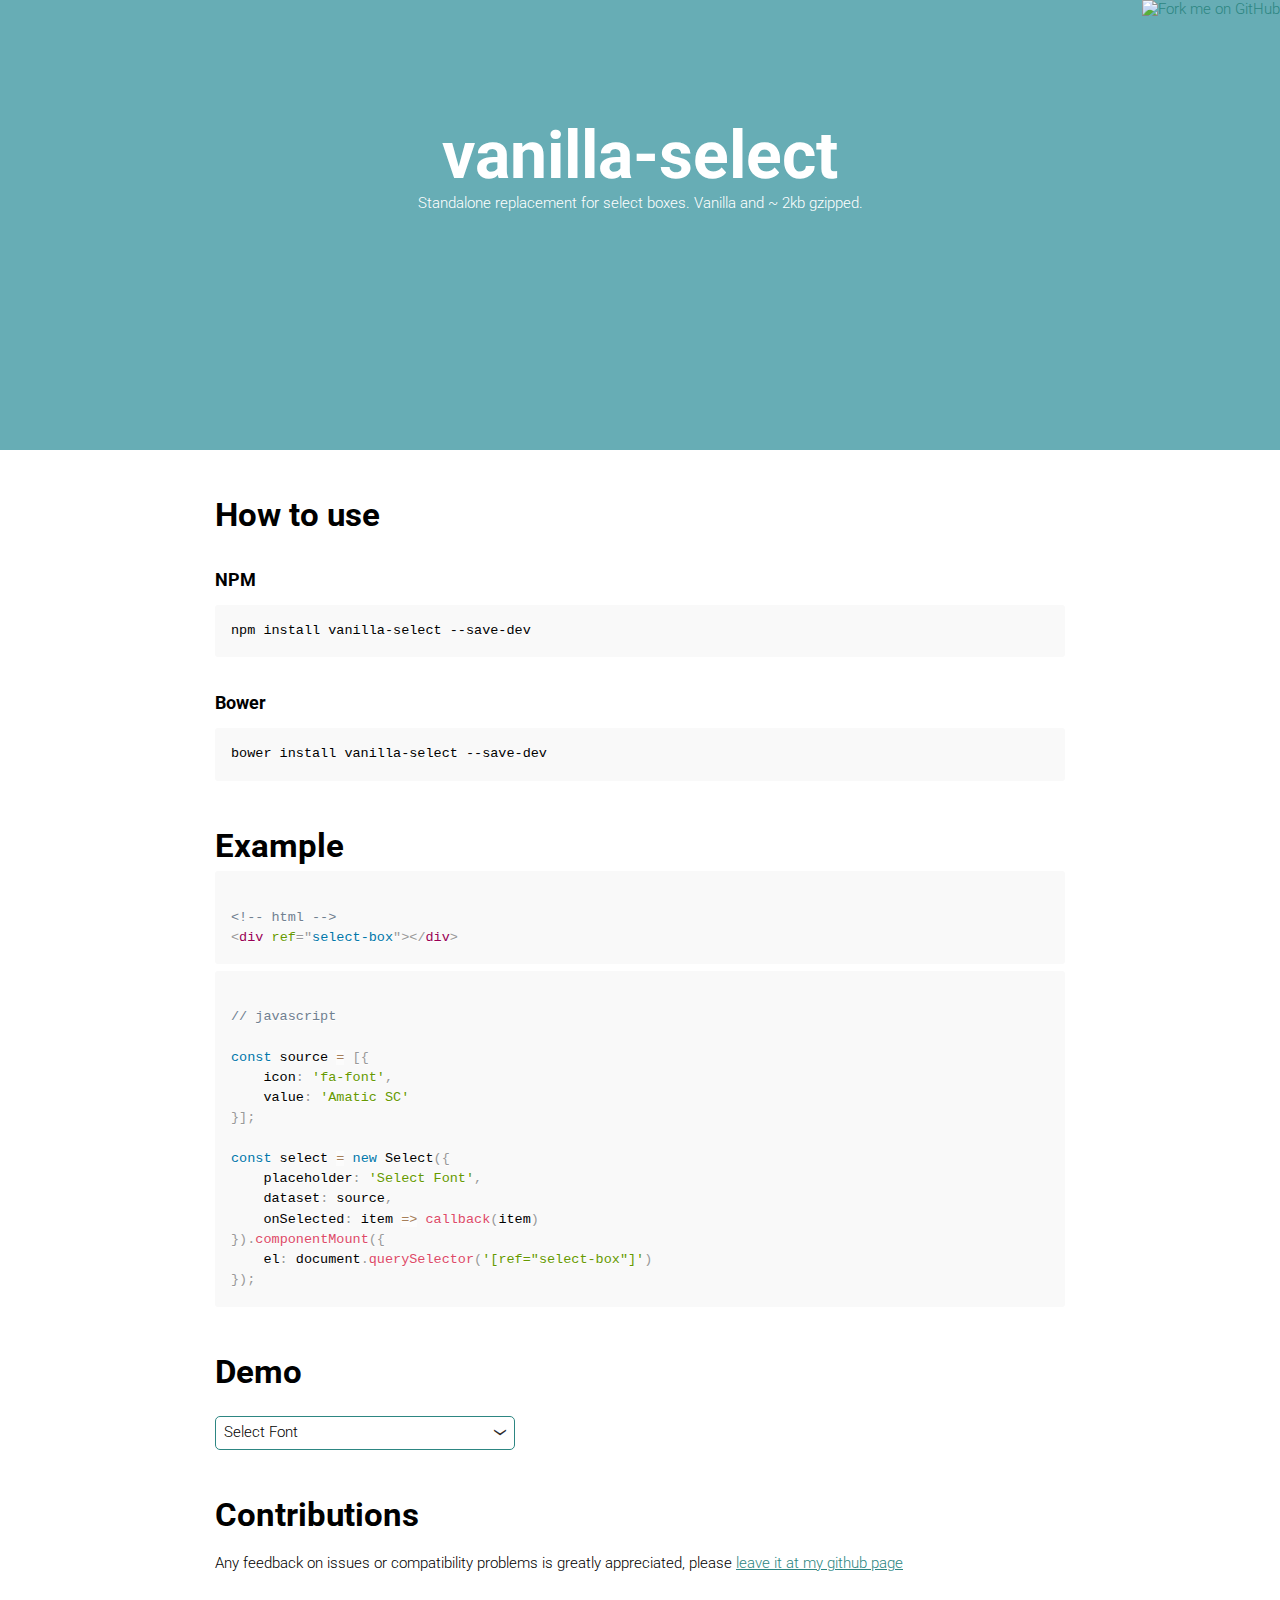
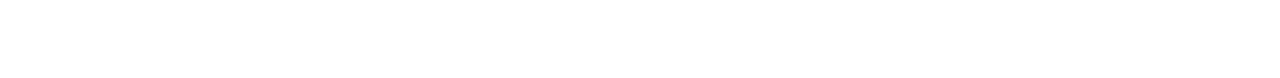
==== vanilla-select/index.html @ 0c311272 "vanilla-select added" ====
<!DOCTYPE html>

<html lang="en"><head><meta http-equiv="Content-Type" content="text/html; charset=UTF-8">

	<meta name="viewport" content="width=device-width, initial-scale=1.0, maximum-scale=1.0">
	<title>
		Vanilla-select - standalone replacement for select boxes
	</title>
	<link rel="stylesheet" type="text/css" href="https://fonts.googleapis.com/css?family=Roboto:400,300">
	<link rel="stylesheet" type="text/css" href="https://maxcdn.bootstrapcdn.com/font-awesome/4.7.0/css/font-awesome.min.css">
	<link rel="stylesheet" type="text/css" href="assets/style.css">
	<link rel="stylesheet" type="text/css" href="assets/prism.css">
	<link rel="stylesheet" type="text/css" href="assets/vanilla-select.min.css">

</head>
<body>

	<header class="header">
		<a href="https://github.com/vorotina/vanilla-select">
			<img style="position: absolute; top: 0; right: 0; border: 0;" src="https://camo.githubusercontent.com/38ef81f8aca64bb9a64448d0d70f1308ef5341ab/68747470733a2f2f73332e616d617a6f6e6177732e636f6d2f6769746875622f726962626f6e732f666f726b6d655f72696768745f6461726b626c75655f3132313632312e706e67" alt="Fork me on GitHub" data-canonical-src="https://s3.amazonaws.com/github/ribbons/forkme_right_darkblue_121621.png">
		</a>

		<div class="box-top">
			<h1 class="title">vanilla-select</h1>
			<div class="subtitle">
				Standalone replacement for select boxes. Vanilla and ~ 2kb gzipped.
			</div>
		</div>

	</header>

	<main class="content">

		<section>

			<header>
				<h2>How to use</h2>
			</header>

			<div class="block">
				<h3>NPM</h3>
				<pre><code class=" language-bash">npm install vanilla-select --save-dev</code></pre>
			</div>

			<div class="block">
				<h3>Bower</h3>
				<pre><code class="  language-bash">bower install vanilla-select --save-dev</code></pre>
			</div>

		</section>

		<section>

			<header>
				<h2>Example</h2>
			</header>

			<div class="block">
<pre><code class=" language-html">
&lt;!-- html --&gt
&lt;div ref="select-box"&gt;&lt;/div&gt;
</code></pre>

<pre><code class="  language-javascript">
// javascript

const source = [{
	icon: 'fa-font',
	value: 'Amatic SC'
}];

const select = new Select({
	placeholder: 'Select Font',
	dataset: source,
	onSelected: item => callback(item)
}).componentMount({
	el: document.querySelector('[ref="select-box"]')
});
</code></pre>
			</div>

		</section>

		<section role="demo">

			<header>
				<h2>Demo</h2>
			</header>

			<div class="select-box" ref="select"></div>
		</section>

		<section>

			<header>
				<h2>Contributions</h2>
			</header>

			<p>
				Any feedback on issues or compatibility problems is greatly appreciated, please <a href="https://github.com/vorotina/vanilla-select/issues">leave it at my github page</a>
			</p>
		</section>

	</main>

	<script type="text/javascript" src="assets/prism.js"></script>
	<script type="text/javascript" src="assets/vanilla-select.min.js"></script>
	<script>
		const source = [{
				icon: 'fa-font',
				value: 'Abril Fatface'
			},
			{
				icon: 'fa-font',
				value: 'Allura'
			},
			{
				icon: 'fa-font',
				value: 'Amatic SC'
			}
		];
		let select = Array.from(document.querySelectorAll('[ref="select"]')).map(el => {
				return new Select({
					placeholder: 'Select Font',
					dataset: source,
					onSelected: item => console.log(item)
			}).componentMount({
				el: el
			});
		});
	</script>

</body>

</html>
---- vanilla-select/assets/style.css ----
*{padding:0; margin:0;}

body {
    font: 300 15px Roboto, Calibri;
}

.header {
    height: 50vh;
    background: #67adb5;
}

.box-top {
    color: #fff;
    text-align: center;
    padding-top: 13vh;
}

.title {
    font-size: 4.4em;
}

.subtitle {
    font-size: 1em;
}

.content {
    width: 850px;
    margin: auto auto 100px;
}

h2 {
    margin-top: 45px;
    font-size: 2.2em;
}

h3 {
    margin: 35px 0 15px 0;
    font-size: 1.2em;
}

.content pre[class*="language-"] {
    padding: 16px;
    overflow: auto;
    font-size: 90%;
    line-height: 1.45;
    background: #f9f9f9;
    border-radius: 3px;
}

.select-box {
    width: 300px;
}

.select-box .select__query {
    width: 268px;
}

p {
    margin-top: 20px
}

a {
    color: #2d8682;
}

a:hover {
    text-decoration: none;
}
---- vanilla-select/assets/prism.css ----
/* http://prismjs.com/download.html?themes=prism&languages=markup+css+clike+javascript */
/**
 * prism.js default theme for JavaScript, CSS and HTML
 * Based on dabblet (http://dabblet.com)
 * @author Lea Verou
 */

code[class*="language-"],
pre[class*="language-"] {
	color: black;
	background: none;
	text-shadow: 0 1px white;
	font-family: Consolas, Monaco, 'Andale Mono', 'Ubuntu Mono', monospace;
	text-align: left;
	white-space: pre;
	word-spacing: normal;
	word-break: normal;
	word-wrap: normal;
	line-height: 1.5;

	-moz-tab-size: 4;
	-o-tab-size: 4;
	tab-size: 4;

	-webkit-hyphens: none;
	-moz-hyphens: none;
	-ms-hyphens: none;
	hyphens: none;
}

pre[class*="language-"]::-moz-selection, pre[class*="language-"] ::-moz-selection,
code[class*="language-"]::-moz-selection, code[class*="language-"] ::-moz-selection {
	text-shadow: none;
	background: #b3d4fc;
}

pre[class*="language-"]::selection, pre[class*="language-"] ::selection,
code[class*="language-"]::selection, code[class*="language-"] ::selection {
	text-shadow: none;
	background: #b3d4fc;
}

@media print {
	code[class*="language-"],
	pre[class*="language-"] {
		text-shadow: none;
	}
}

/* Code blocks */
pre[class*="language-"] {
	padding: 1em;
	margin: .5em 0;
	overflow: auto;
}

:not(pre) > code[class*="language-"],
pre[class*="language-"] {
	background: #f5f2f0;
}

/* Inline code */
:not(pre) > code[class*="language-"] {
	padding: .1em;
	border-radius: .3em;
	white-space: normal;
}

.token.comment,
.token.prolog,
.token.doctype,
.token.cdata {
	color: slategray;
}

.token.punctuation {
	color: #999;
}

.namespace {
	opacity: .7;
}

.token.property,
.token.tag,
.token.boolean,
.token.number,
.token.constant,
.token.symbol,
.token.deleted {
	color: #905;
}

.token.selector,
.token.attr-name,
.token.string,
.token.char,
.token.builtin,
.token.inserted {
	color: #690;
}

.token.operator,
.token.entity,
.token.url,
.language-css .token.string,
.style .token.string {
	color: #a67f59;
	background: hsla(0, 0%, 100%, .5);
}

.token.atrule,
.token.attr-value,
.token.keyword {
	color: #07a;
}

.token.function {
	color: #DD4A68;
}

.token.regex,
.token.important,
.token.variable {
	color: #e90;
}

.token.important,
.token.bold {
	font-weight: bold;
}
.token.italic {
	font-style: italic;
}

.token.entity {
	cursor: help;
}
---- vanilla-select/assets/vanilla-select.min.css ----
.select__box{position:relative;font-family:Roboto,Arial;margin:25px 0}.select__toolbox{cursor:pointer;padding:.25em .5em;border-radius:5px;border:1px solid #2d8682}.select__label{height:25px;line-height:25px;margin-right:25px}.select__arrow{position:absolute;font-style:normal;cursor:pointer;right:0;bottom:0;text-align:center;width:30px;border-radius:0 5px 5px 0;color:#2d2d2d}.select__arrow:before{content:'›';transform:rotate(90deg);font-size:30px;position:relative;margin:5px 0 0 13px;float:left}.select__dropdown{position:absolute;width:calc(100% - 2px);border-radius:5px;border:1px solid #2d8682;transition:all .3s;background:#000;color:#fff;z-index:1;visibility:hidden;opacity:0}.select__dropdown--show{visibility:visible;opacity:1}.select__query{width:calc(100% - 12px);padding:8px;margin:6px;border-radius:5px;background:#fff;border:1px solid #2d8682}.select__query_noresult{padding:0 10px 10px;display:block;font-size:14px;color:#666}.select__list{width:100%;max-height:275px;padding-left:0;list-style:none;overflow-y:auto}.select__item{cursor:pointer;padding:.5em}.select__item:hover{background:#397271}.select__item--selected{background:#46b6b4}.select__item_icon{width:1em;height:1em;line-height:1em;display:inline-block;text-align:center;margin-right:.25em}.select__item_text{font-size:14px;font-weight:300;letter-spacing:1.2px}
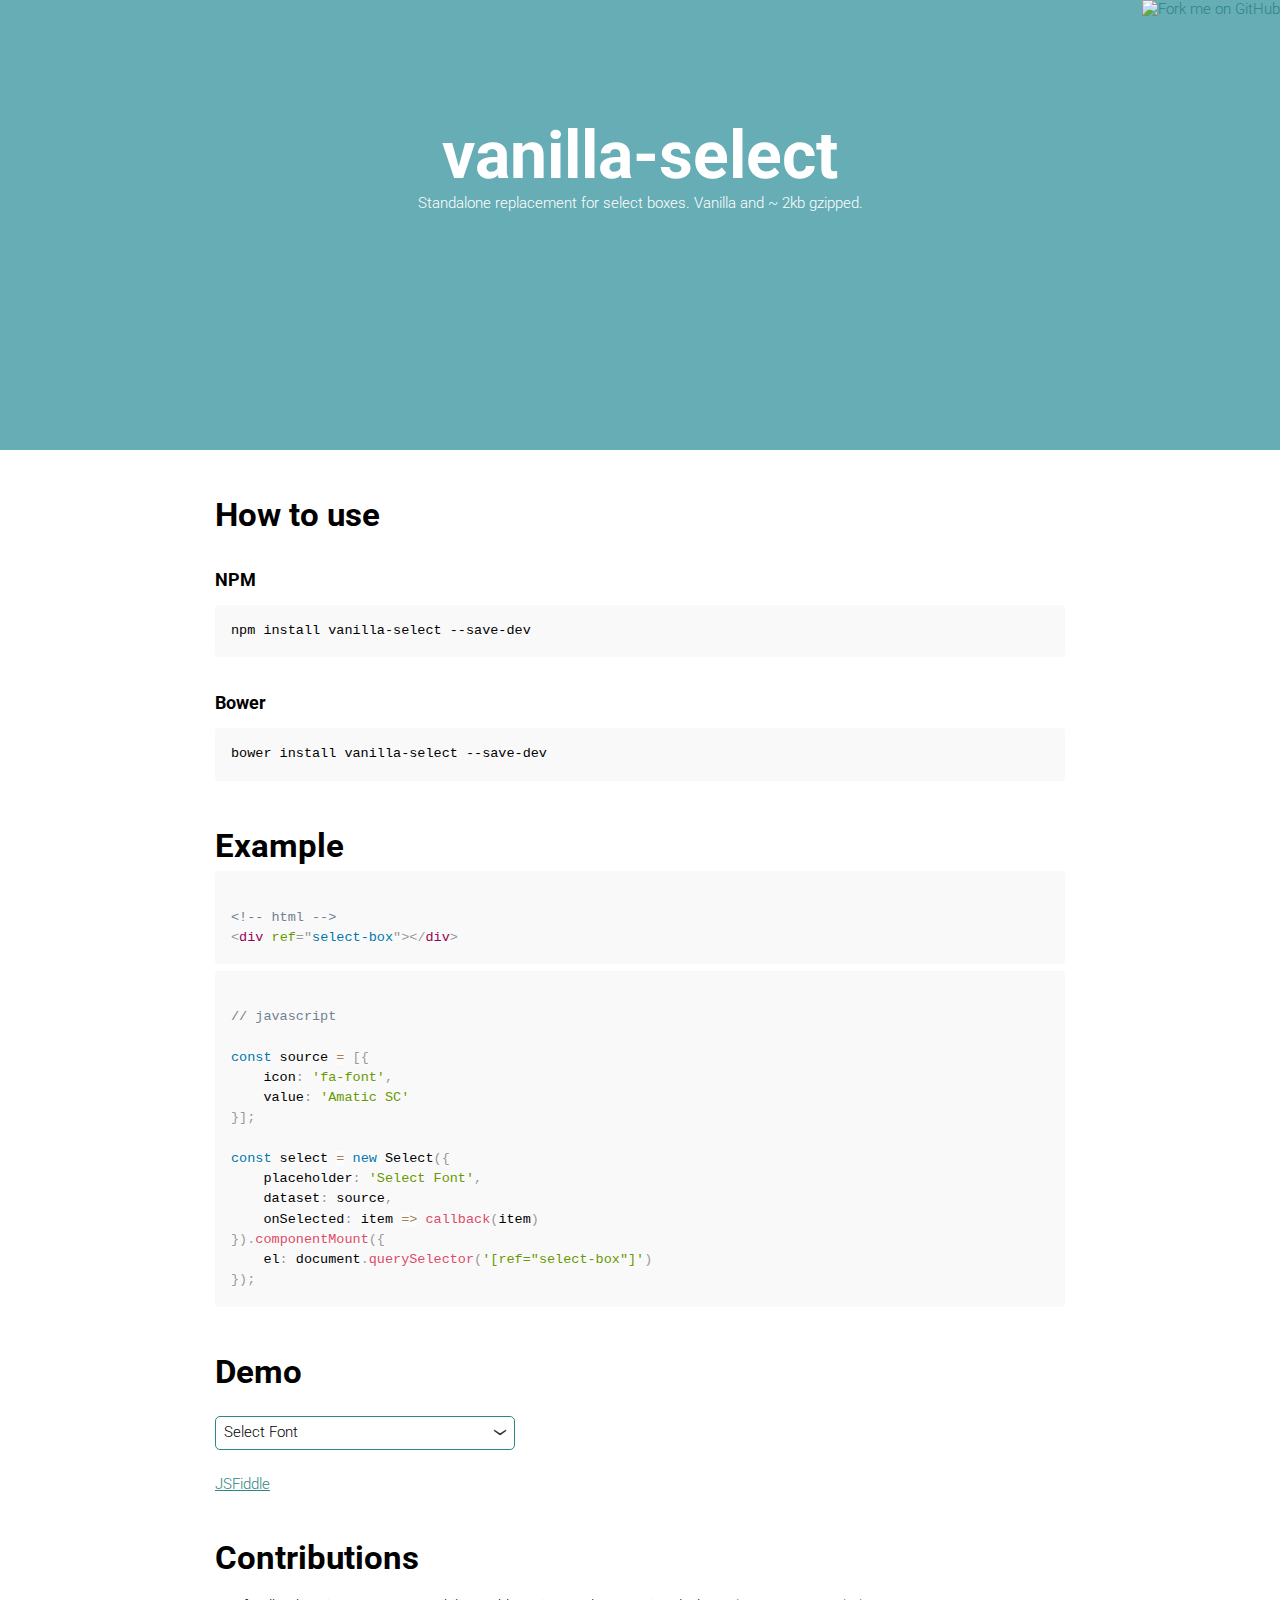
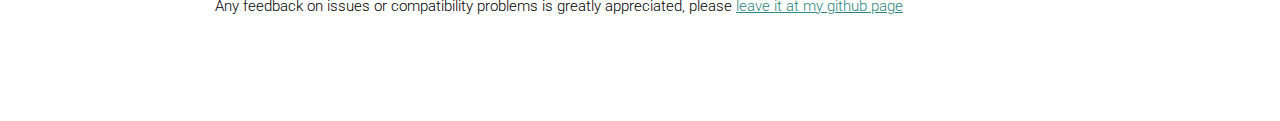
==== commit 1bfaa5e7: "ongoing" ====
--- a/vanilla-select/index.html
+++ b/vanilla-select/index.html
@@ -88,6 +88,8 @@
 			</header>
 
 			<div class="select-box" ref="select"></div>
+
+			<p><a href="https://jsfiddle.net/5y2stLn6/">JSFiddle</a></p>
 		</section>
 
 		<section>
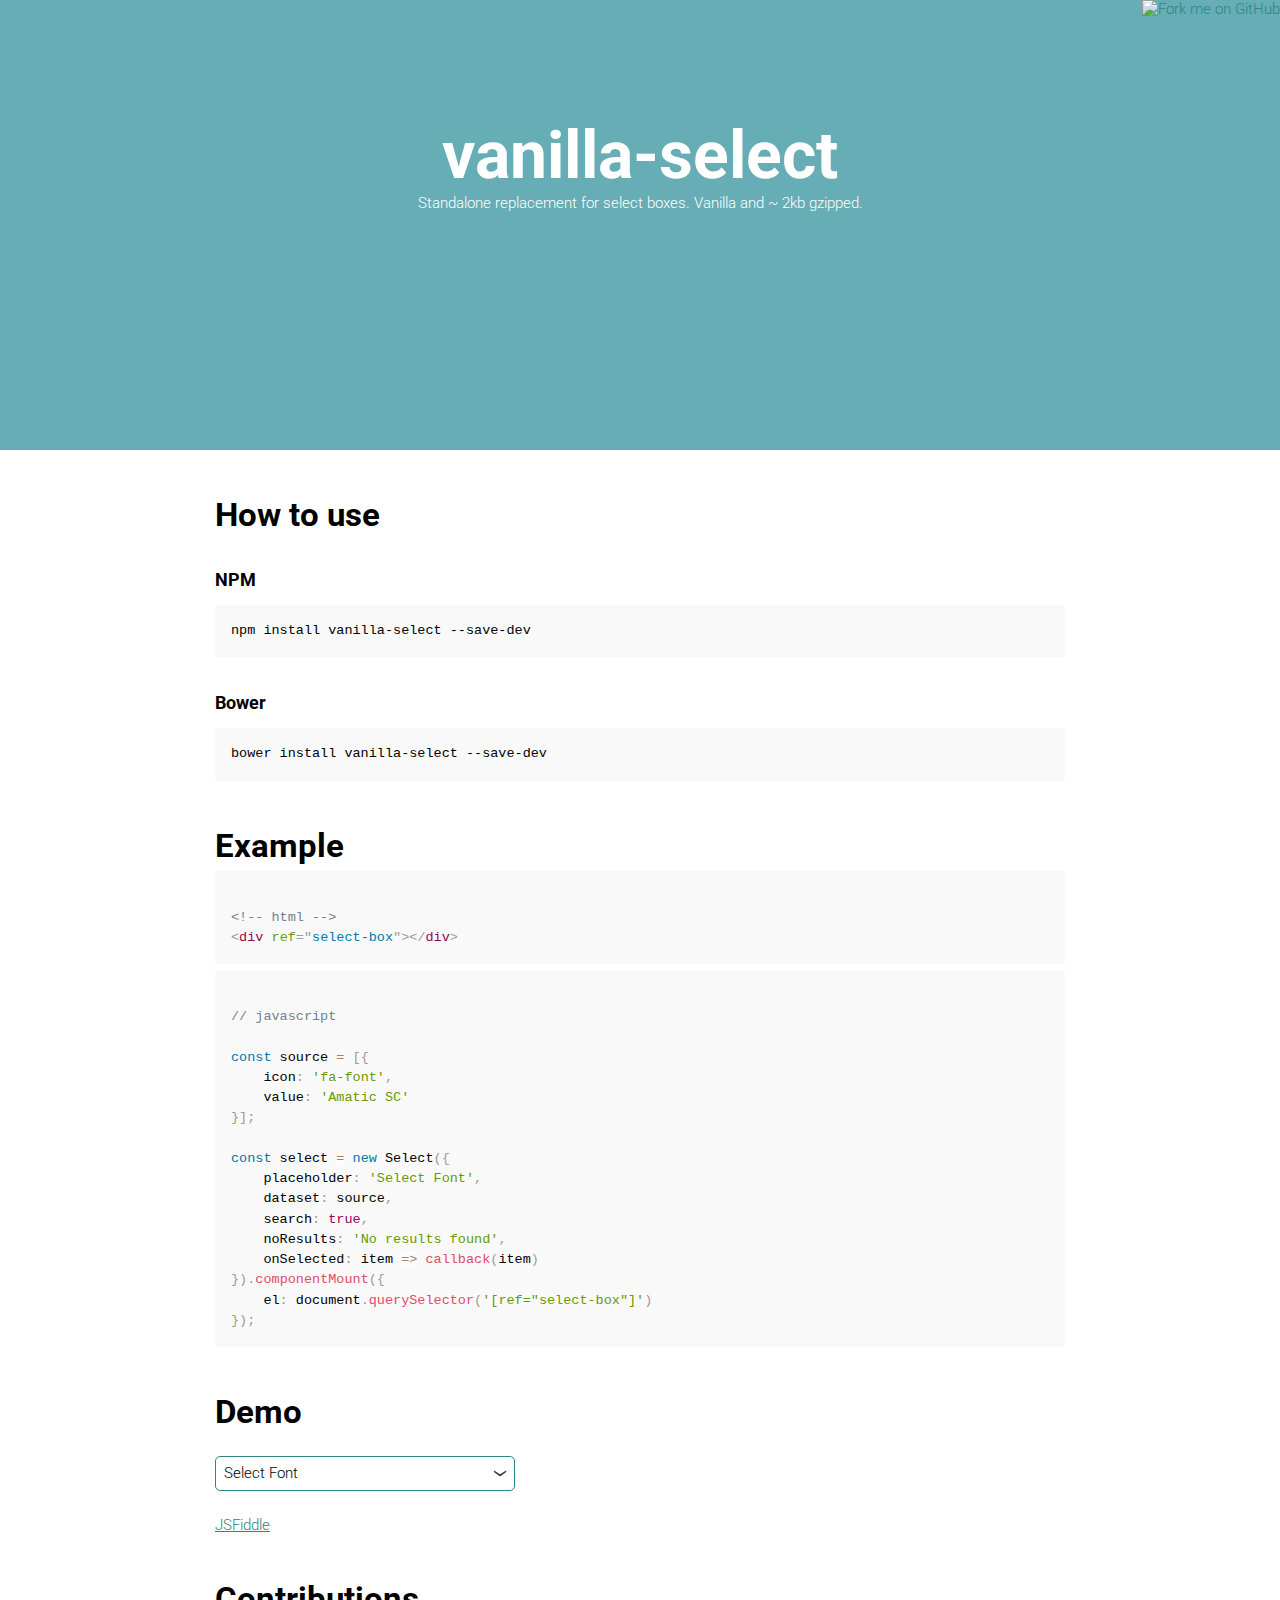
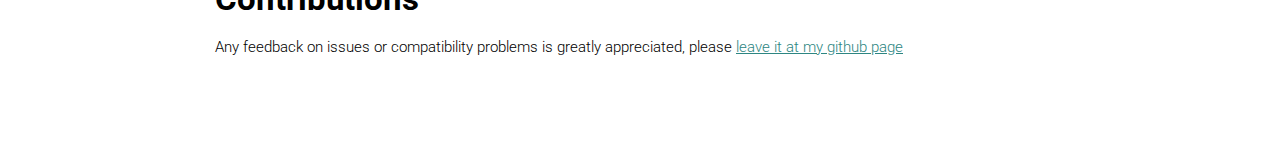
==== commit 869f75e7: "ongoing" ====
--- a/vanilla-select/index.html
+++ b/vanilla-select/index.html
@@ -72,6 +72,8 @@
 const select = new Select({
 	placeholder: 'Select Font',
 	dataset: source,
+	search: true,
+	noResults: 'No results found',
 	onSelected: item => callback(item)
 }).componentMount({
 	el: document.querySelector('[ref="select-box"]')
@@ -109,15 +111,15 @@
 	<script type="text/javascript" src="assets/vanilla-select.min.js"></script>
 	<script>
 		const source = [{
-				icon: 'fa-font',
+				icon: 'fa fa-font',
 				value: 'Abril Fatface'
 			},
 			{
-				icon: 'fa-font',
+				icon: 'fa fa-font',
 				value: 'Allura'
 			},
 			{
-				icon: 'fa-font',
+				icon: 'fa fa-font',
 				value: 'Amatic SC'
 			}
 		];
@@ -125,6 +127,8 @@
 				return new Select({
 					placeholder: 'Select Font',
 					dataset: source,
+					search: true,
+					noResults: 'No results found',
 					onSelected: item => console.log(item)
 			}).componentMount({
 				el: el
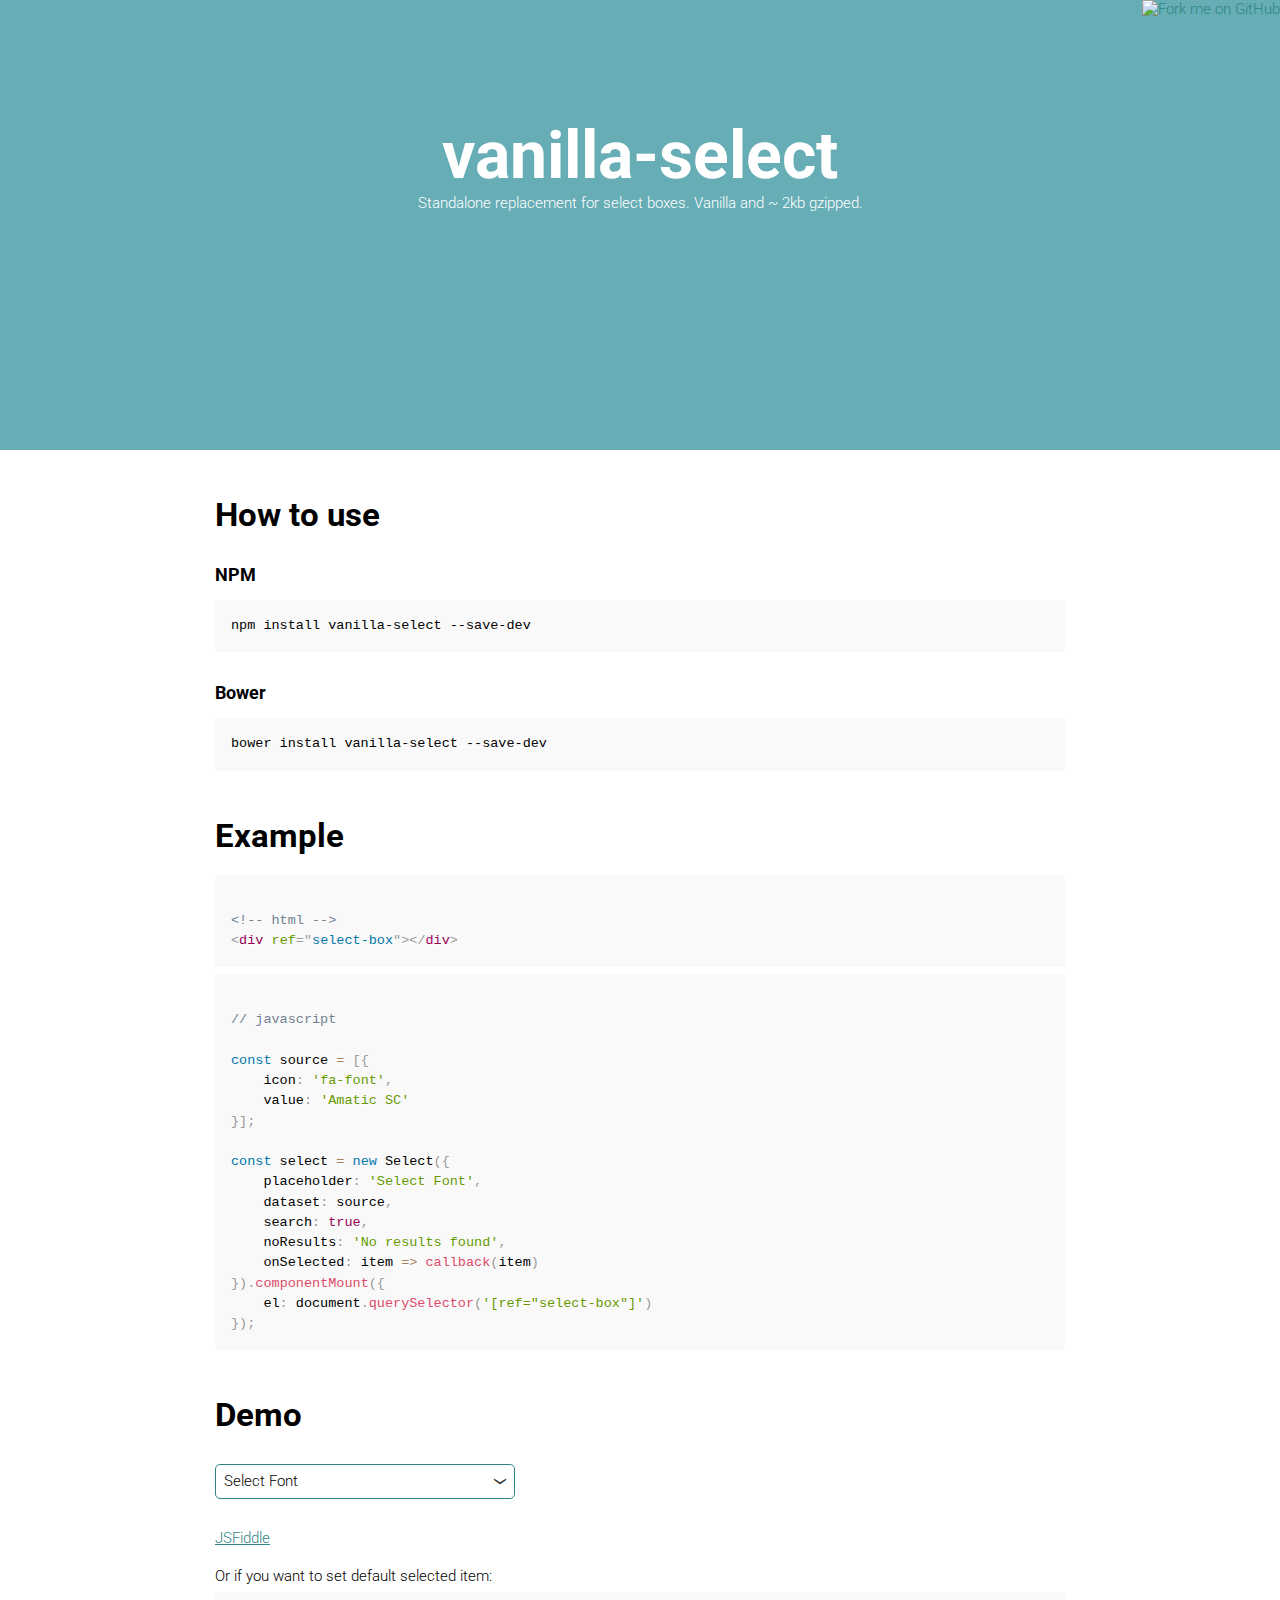
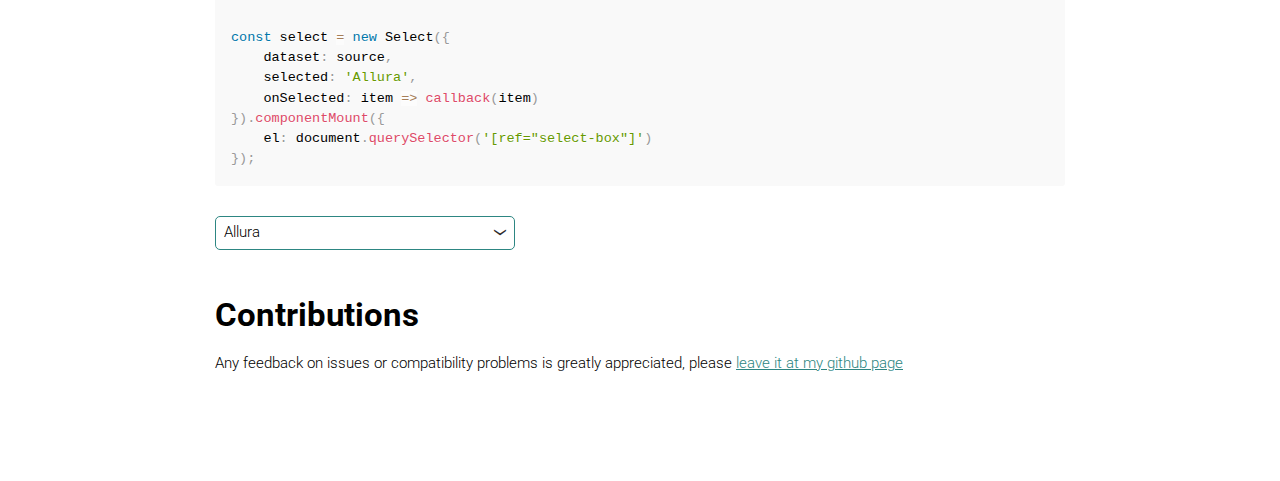
==== commit fc1c9e8a: "ongoing" ====
--- a/vanilla-select/index.html
+++ b/vanilla-select/index.html
@@ -79,6 +79,7 @@
 	el: document.querySelector('[ref="select-box"]')
 });
 </code></pre>
+
 			</div>
 
 		</section>
@@ -95,6 +96,21 @@
 		</section>
 
 		<section>
+			<p>
+				Or if you want to set default selected item:
+			</p>
+<pre><code class="  language-javascript">
+const select = new Select({
+	dataset: source,
+	selected: 'Allura',
+	onSelected: item => callback(item)
+}).componentMount({
+	el: document.querySelector('[ref="select-box"]')
+});
+</code></pre>
+			<div class="select-box" ref="select2"></div>
+		</section>
+		<section>
 
 			<header>
 				<h2>Contributions</h2>
@@ -108,9 +124,10 @@
 	</main>
 
 	<script type="text/javascript" src="assets/prism.js"></script>
+	<script type="text/javascript" src="assets/element-closest.js"></script>
 	<script type="text/javascript" src="assets/vanilla-select.min.js"></script>
 	<script>
-		const source = [{
+		var source = [{
 				icon: 'fa fa-font',
 				value: 'Abril Fatface'
 			},
@@ -123,16 +140,26 @@
 				value: 'Amatic SC'
 			}
 		];
-		let select = Array.from(document.querySelectorAll('[ref="select"]')).map(el => {
-				return new Select({
-					placeholder: 'Select Font',
-					dataset: source,
-					search: true,
-					noResults: 'No results found',
-					onSelected: item => console.log(item)
-			}).componentMount({
-				el: el
-			});
+		var select = new Select({
+			placeholder: 'Select Font',
+			dataset: source,
+			search: true,
+			noResults: 'No results found',
+			onSelected: function onSelected(item) {
+				return console.log(item);
+			}
+		})["componentMount"]({
+			el: document.querySelector('[ref="select"]')
+		});
+
+		var select2 = new Select({
+			dataset: source,
+			selected: source[1].value,
+			onSelected: function onSelected(item) {
+				return console.log(item);
+			}
+		})["componentMount"]({
+			el: document.querySelector('[ref="select2"]')
 		});
 	</script>
 
--- a/vanilla-select/assets/style.css
+++ b/vanilla-select/assets/style.css
@@ -26,15 +26,17 @@
 .content {
     width: 850px;
     margin: auto auto 100px;
+    display: block;
 }
 
 h2 {
     margin-top: 45px;
+    margin-bottom: 20px;
     font-size: 2.2em;
 }
 
 h3 {
-    margin: 35px 0 15px 0;
+    margin: 30px 0 15px 0;
     font-size: 1.2em;
 }
 
@@ -49,6 +51,7 @@
 
 .select-box {
     width: 300px;
+    margin: 30px 0;
 }
 
 .select-box .select__query {
--- a/vanilla-select/assets/vanilla-select.min.css
+++ b/vanilla-select/assets/vanilla-select.min.css
@@ -1 +1 @@
-.select__box{position:relative;font-family:Roboto,Arial;margin:25px 0}.select__toolbox{cursor:pointer;padding:.25em .5em;border-radius:5px;border:1px solid #2d8682}.select__label{height:25px;line-height:25px;margin-right:25px}.select__arrow{position:absolute;font-style:normal;cursor:pointer;right:0;bottom:0;text-align:center;width:30px;border-radius:0 5px 5px 0;color:#2d2d2d}.select__arrow:before{content:'›';transform:rotate(90deg);font-size:30px;position:relative;margin:5px 0 0 13px;float:left}.select__dropdown{position:absolute;width:calc(100% - 2px);border-radius:5px;border:1px solid #2d8682;transition:all .3s;background:#000;color:#fff;z-index:1;visibility:hidden;opacity:0}.select__dropdown--show{visibility:visible;opacity:1}.select__query{width:calc(100% - 12px);padding:8px;margin:6px;border-radius:5px;background:#fff;border:1px solid #2d8682}.select__query_noresult{padding:0 10px 10px;display:block;font-size:14px;color:#666}.select__list{width:100%;max-height:275px;padding-left:0;list-style:none;overflow-y:auto}.select__item{cursor:pointer;padding:.5em}.select__item:hover{background:#397271}.select__item--selected{background:#46b6b4}.select__item_icon{width:1em;height:1em;line-height:1em;display:inline-block;text-align:center;margin-right:.25em}.select__item_text{font-size:14px;font-weight:300;letter-spacing:1.2px}+.select__box{position:relative}.select__toolbox{cursor:pointer;padding:.25em .5em;border-radius:5px;border:1px solid #2d8682}.select__label{height:25px;line-height:25px;margin-right:25px}.select__arrow{position:absolute;font-style:normal;cursor:pointer;right:0;bottom:0;text-align:center;width:30px;border-radius:0 5px 5px 0;color:#2d2d2d}.select__arrow:before{content:'›';transform:rotate(90deg);font-size:30px;position:relative;margin:5px 0 0 13px;float:left}.select__dropdown{position:absolute;min-width:100%;border-radius:5px;border:1px solid #2d8682;transition:all .3s;background:#000;color:#fff;z-index:1;visibility:hidden;opacity:0}.select__dropdown--show{visibility:visible;opacity:1}.select__query{width:calc(100% - 12px);padding:8px;margin:6px;border-radius:5px;background:#fff;border:1px solid #2d8682}.select__query_noresult{padding:0 10px 10px;display:block;font-size:14px;color:#666}.select__list{width:100%;max-height:275px;padding-left:0;list-style:none;overflow-y:auto}.select__item{cursor:pointer;padding:.5em}.select__item:hover{background:#397271}.select__item--selected{background:#46b6b4}.select__item_icon{display:inline-block;margin-right:.25em}.select__item_text{font-size:14px;font-weight:300;letter-spacing:1.2px}